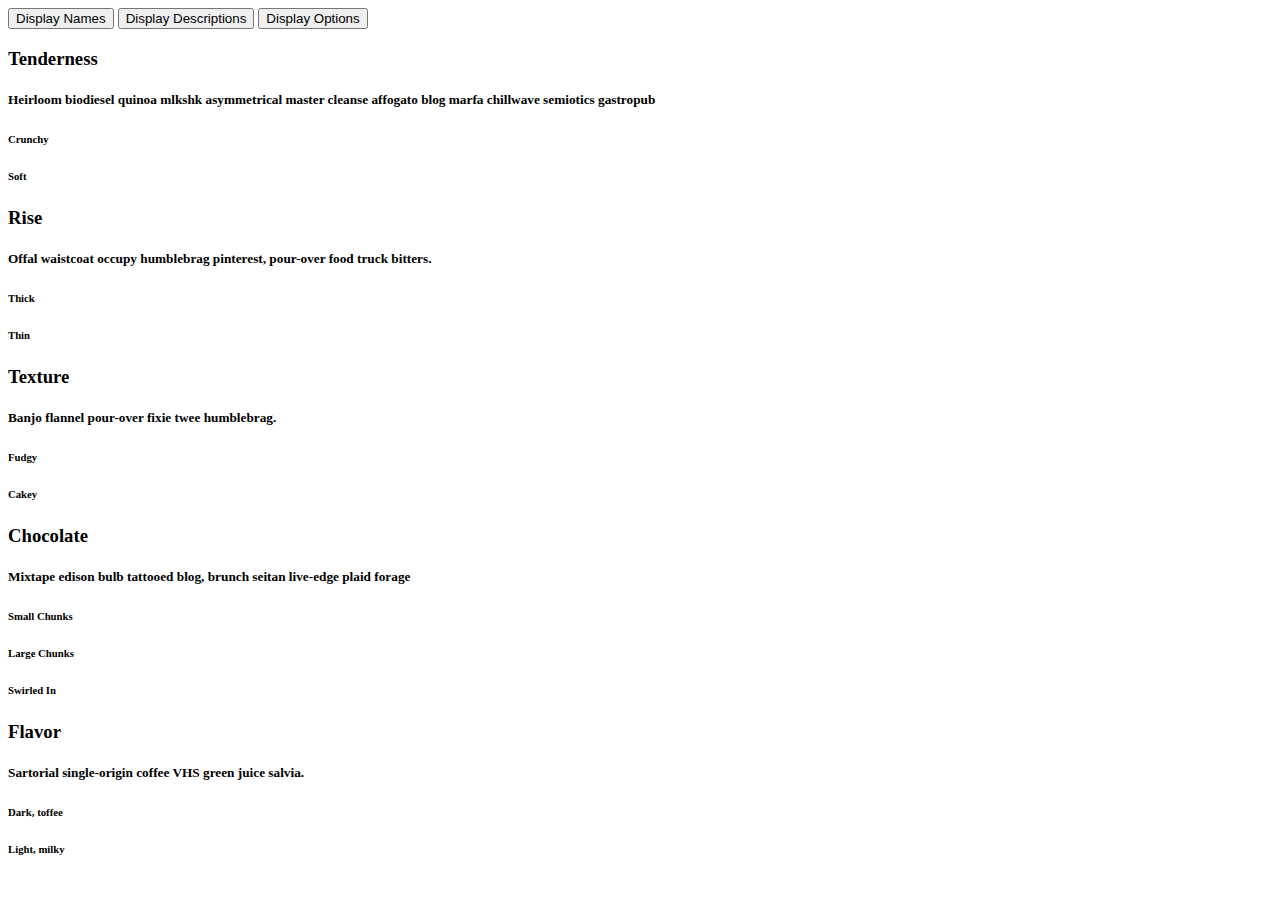
==== index.html @ 46cc9a53 "working version 2" ====
<!DOCTYPE html>
<html lang="en">

<head>
    <meta charset="UTF-8">
    <meta http-equiv="X-UA-Compatible" content="IE=edge">
    <meta name="viewport" content="width=device-width, initial-scale=1.0">
    <title>Document</title>
</head>

<body>

    <button id="names">Display Names</button>
    <button id="descriptions">Display Descriptions</button>
    <button id="options">Display Options</button>

    <main id="main">

    </main>


    <script src="app.js"></script>

</body>

</html>
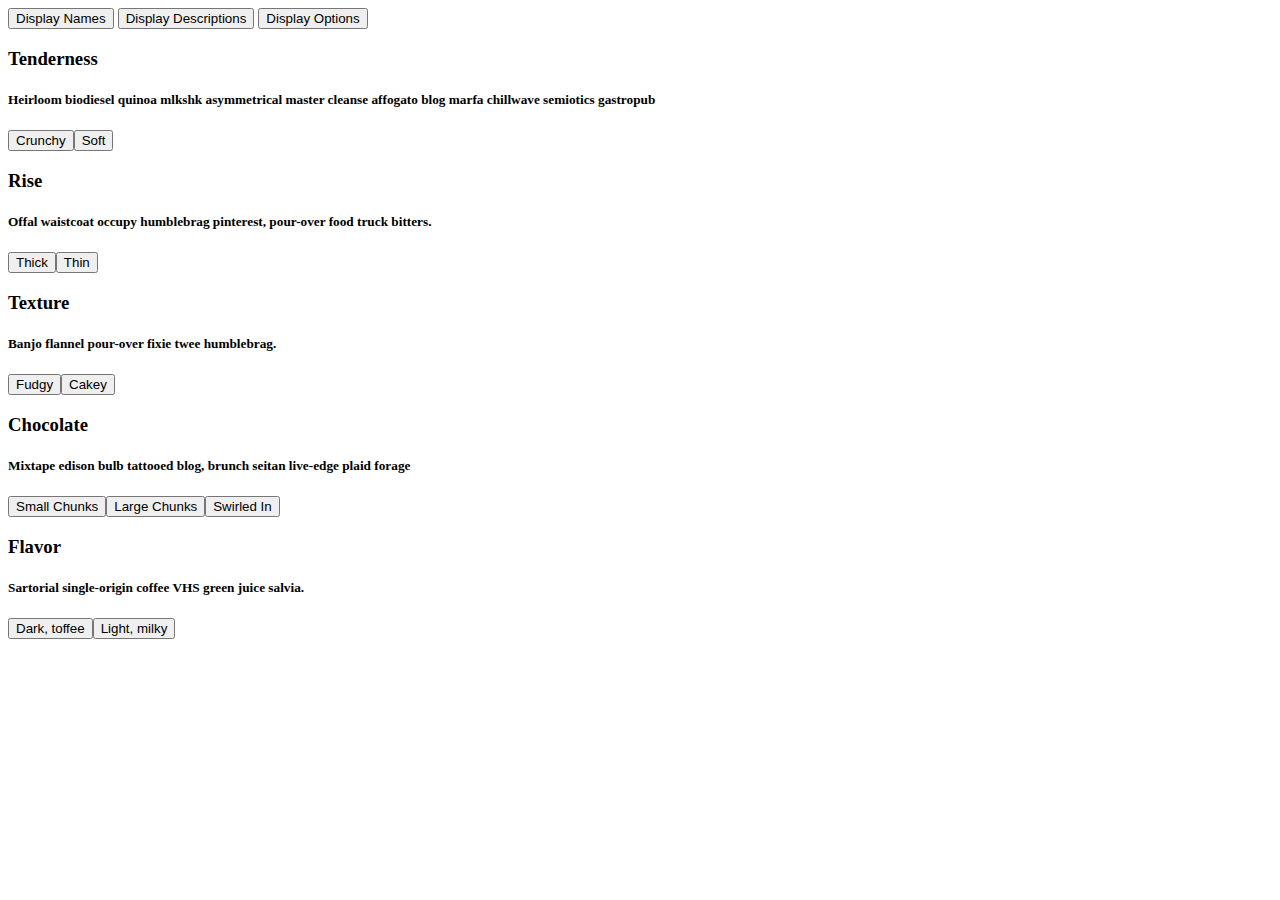
==== commit 2a2e11af: "finishing the button on version 3 and starting version 4" ====
--- a/index.html
+++ b/index.html
@@ -10,9 +10,9 @@
 
 <body>
 
-    <button id="names">Display Names</button>
-    <button id="descriptions">Display Descriptions</button>
-    <button id="options">Display Options</button>
+    <button id="names-button">Display Names</button>
+    <button id="descriptions-button">Display Descriptions</button>
+    <button id="options-button">Display Options</button>
 
     <main id="main">
 
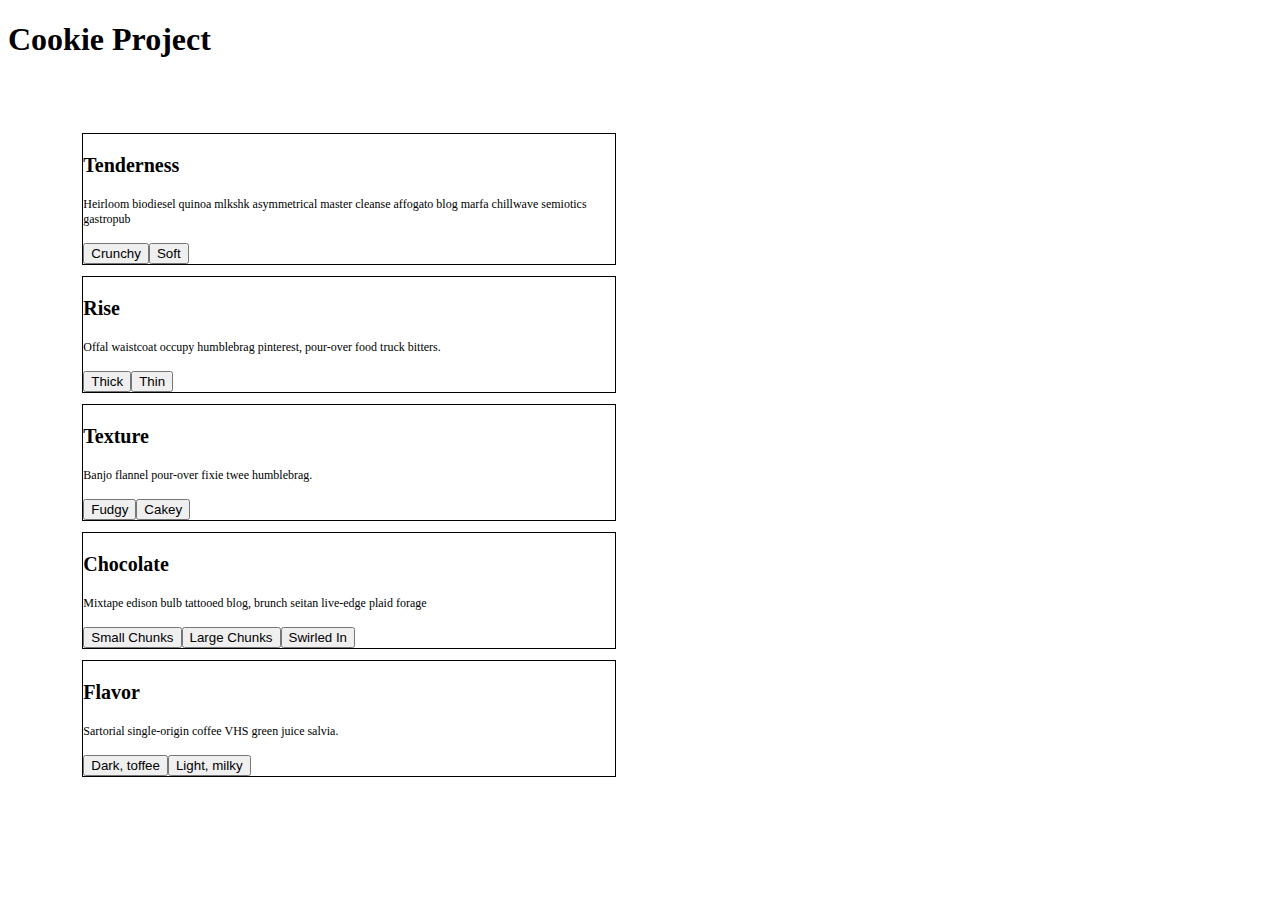
==== commit db98a9da: "start of styles.css" ====
--- a/index.html
+++ b/index.html
@@ -6,20 +6,29 @@
     <meta http-equiv="X-UA-Compatible" content="IE=edge">
     <meta name="viewport" content="width=device-width, initial-scale=1.0">
     <title>Document</title>
+    <link rel="stylesheet" href="styles.css">
+    <link rel="preconnect" href="https://fonts.googleapis.com">
+    <link rel="preconnect" href="https://fonts.gstatic.com" crossorigin>
+    <link href="https://cdn.jsdelivr.net/npm/bootstrap@5.2.0-beta1/dist/css/bootstrap.min.css" rel="stylesheet" integrity="sha384-0evHe/X+R7YkIZDRvuzKMRqM+OrBnVFBL6DOitfPri4tjfHxaWutUpFmBp4vmVor" crossorigin="anonymous">
+    <!-- <link href="https://fonts.googleapis.com/css2?family=Poppins:ital,wght@0,300;0,400;0,500;0,600;0,700;1,300;1,400;1,500;1,600;1,700&display=swap" rel="stylesheet"> -->
 </head>
 
 <body>
 
-    <button id="names-button">Display Names</button>
-    <button id="descriptions-button">Display Descriptions</button>
-    <button id="options-button">Display Options</button>
+    <h1>Cookie Project</h1>
 
-    <main id="main">
+    <div id="main" class="container">
+        <div class="row" id="selectionRow">
 
-    </main>
+        </div>
+    </div>
+
+
 
 
     <script src="app.js"></script>
+    <script src="https://cdn.jsdelivr.net/npm/bootstrap@5.2.0-beta1/dist/js/bootstrap.bundle.min.js" integrity="sha384-pprn3073KE6tl6bjs2QrFaJGz5/SUsLqktiwsUTF55Jfv3qYSDhgCecCxMW52nD2" crossorigin="anonymous"></script>
+
 
 </body>
 
--- a/styles.css
+++ b/styles.css
@@ -0,0 +1,27 @@
+body {
+    /* font-family: 'Poppins', sans-serif; */
+    font-size: 1rem;
+}
+
+#main {
+    display: flex;
+    flex-direction: row;
+    margin: 5%;
+}
+
+.category {
+    border: 1px solid black;
+    margin: 2%;
+    /* display: flex; */
+}
+
+.category-name {
+    font-weight: 700;
+    font-size: 1.25rem;
+    width: 100%;
+}
+
+.category-description {
+    font-size: .75rem;
+    font-weight: 500;
+}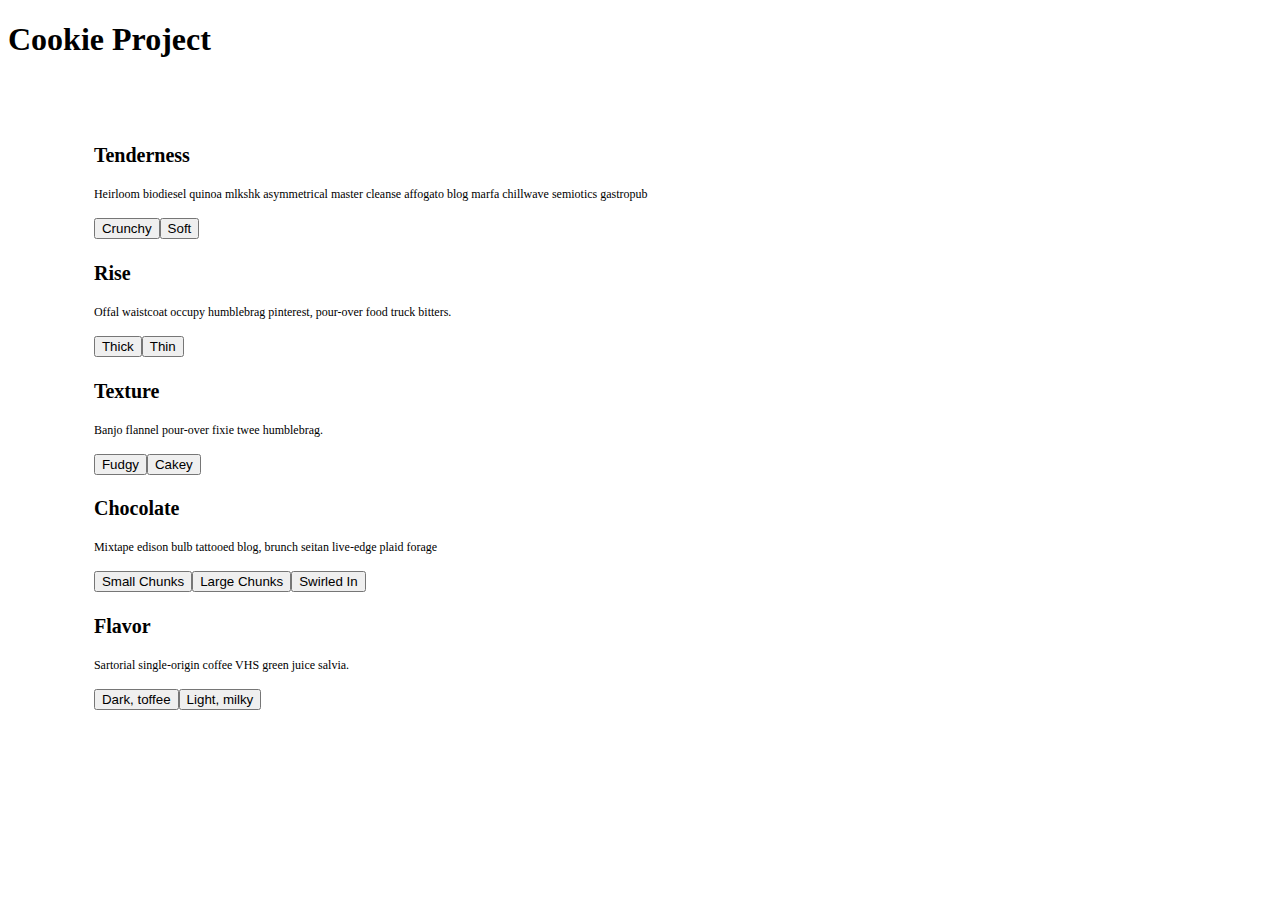
==== commit 07129cfc: "toggle and showing information function working" ====
--- a/index.html
+++ b/index.html
@@ -15,13 +15,27 @@
 
 <body>
 
-    <h1>Cookie Project</h1>
+    <div>
 
-    <div id="main" class="container">
-        <div class="row" id="selectionRow">
+        <h1>Cookie Project</h1>
+
+        <div id="main" class="container">
+            <div class="row" id="selectionRow">
+            </div>
+
+
+            <div class="row" id="showSelection">
+
+            </div>
 
         </div>
+
     </div>
+
+
+
+
+
 
 
 
--- a/styles.css
+++ b/styles.css
@@ -5,12 +5,12 @@
 
 #main {
     display: flex;
-    flex-direction: row;
+    flex-direction: column;
     margin: 5%;
 }
 
 .category {
-    border: 1px solid black;
+    /* border: 1px solid black; */
     margin: 2%;
     /* display: flex; */
 }
@@ -24,4 +24,8 @@
 .category-description {
     font-size: .75rem;
     font-weight: 500;
+}
+
+.active-button {
+    background-color: aqua;
 }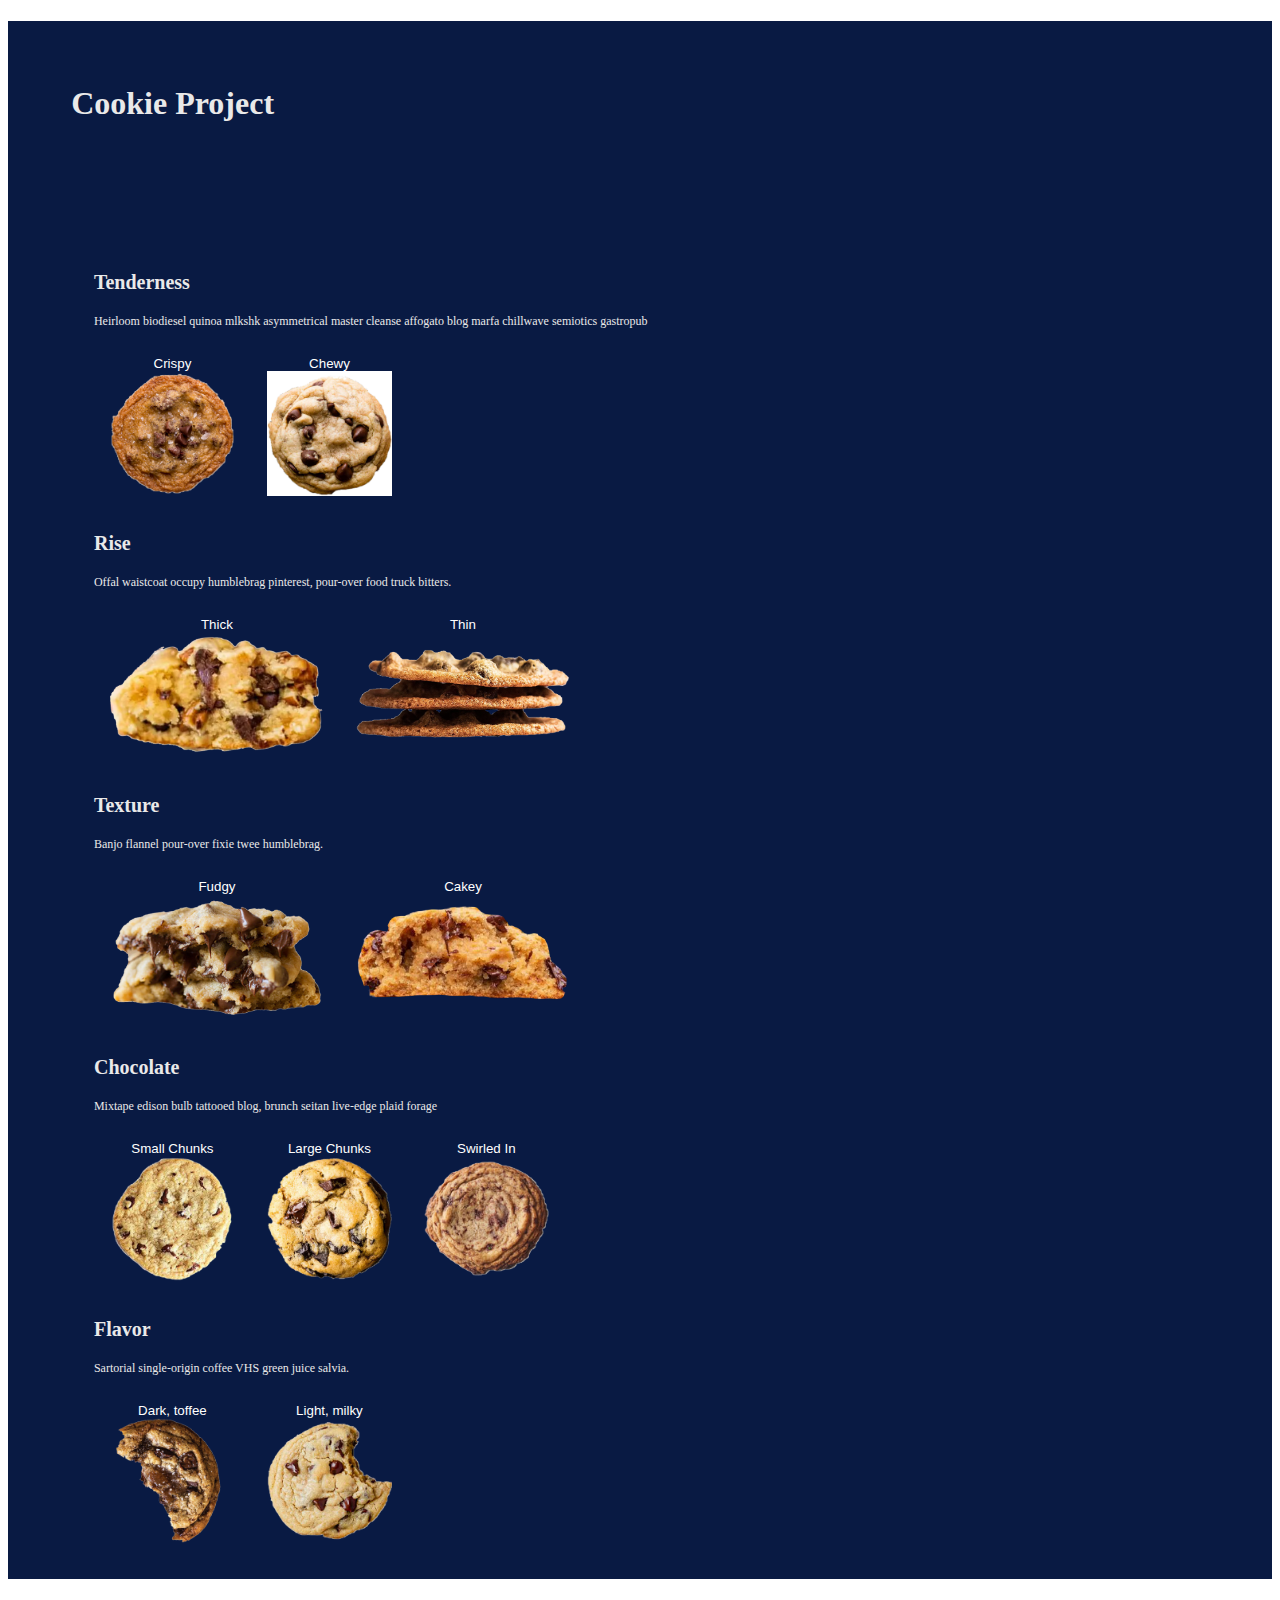
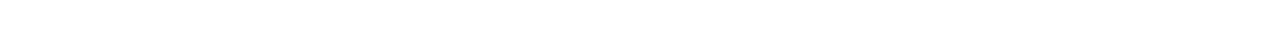
==== commit a8837aed: "fixing gitignore" ====
--- a/index.html
+++ b/index.html
@@ -15,11 +15,13 @@
 
 <body>
 
-    <div>
+    <div class="top">
 
         <h1>Cookie Project</h1>
 
+
         <div id="main" class="container">
+
             <div class="row" id="selectionRow">
             </div>
 
--- a/styles.css
+++ b/styles.css
@@ -1,6 +1,15 @@
 body {
     /* font-family: 'Poppins', sans-serif; */
     font-size: 1rem;
+}
+
+.top {
+    background-color: rgb(9, 26, 67);
+    color: #e9e9e9;
+}
+
+h1 {
+    padding: 5%;
 }
 
 #main {
@@ -26,6 +35,13 @@
     font-weight: 500;
 }
 
+.category-button {
+    background-color: rgb(9, 26, 67);
+    color: white;
+    border: none;
+    margin: 10px;
+}
+
 .active-button {
     background-color: aqua;
 }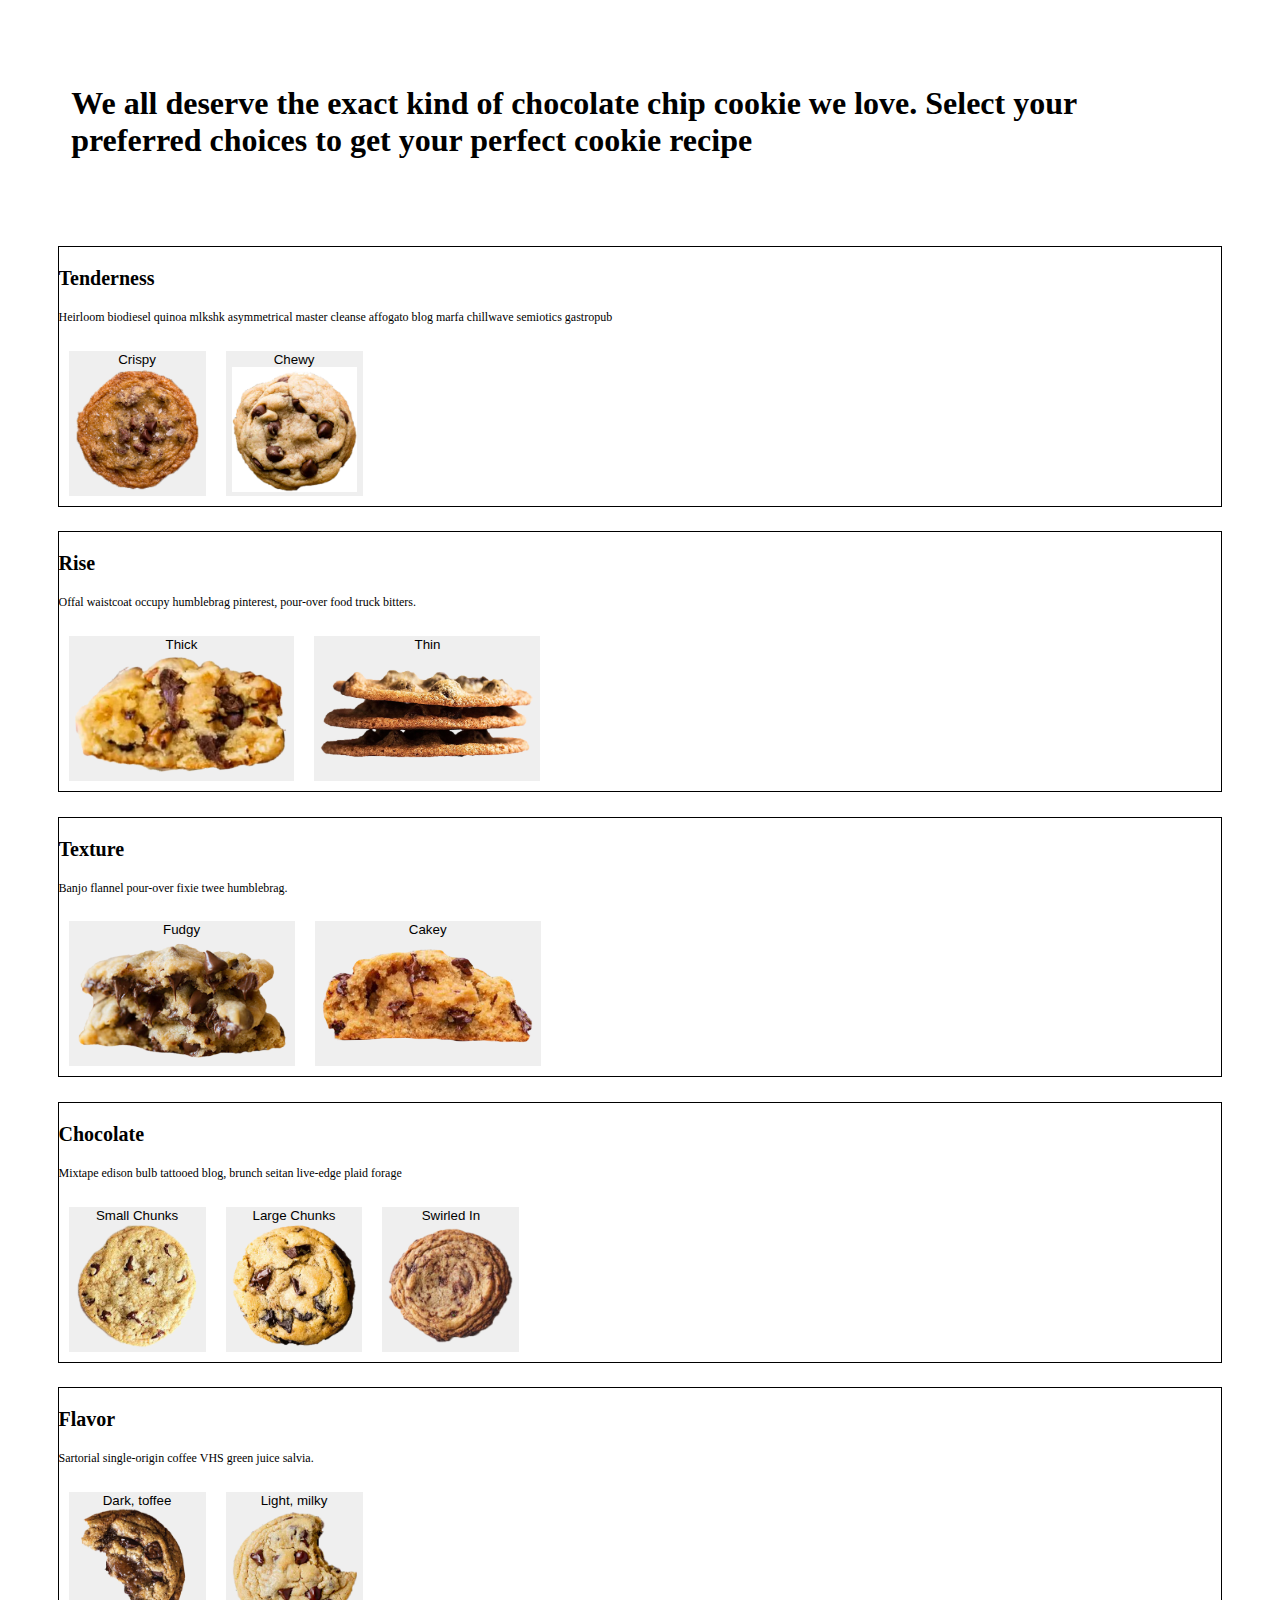
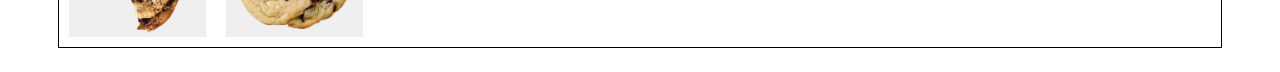
==== commit 3d6f72ba: "added in example quiz project" ====
--- a/index.html
+++ b/index.html
@@ -17,12 +17,16 @@
 
     <div class="top">
 
-        <h1>Cookie Project</h1>
+        <h1>We all deserve the exact kind of chocolate chip cookie we love. Select your preferred choices to get your perfect cookie recipe</h1>
 
 
-        <div id="main" class="container">
+        <div class="container-fluid">
+            <div id="main">
 
-            <div class="row" id="selectionRow">
+                <div class="row" id="selectionRow">
+
+
+                </div>
             </div>
 
 
--- a/styles.css
+++ b/styles.css
@@ -1,25 +1,20 @@
 body {
     /* font-family: 'Poppins', sans-serif; */
     font-size: 1rem;
-}
-
-.top {
-    background-color: rgb(9, 26, 67);
-    color: #e9e9e9;
 }
 
 h1 {
     padding: 5%;
 }
 
+
 #main {
-    display: flex;
-    flex-direction: column;
-    margin: 5%;
+    margin: 0 2% 0 2%;
 }
 
+
 .category {
-    /* border: 1px solid black; */
+    border: 1px solid black;
     margin: 2%;
     /* display: flex; */
 }
@@ -36,8 +31,6 @@
 }
 
 .category-button {
-    background-color: rgb(9, 26, 67);
-    color: white;
     border: none;
     margin: 10px;
 }
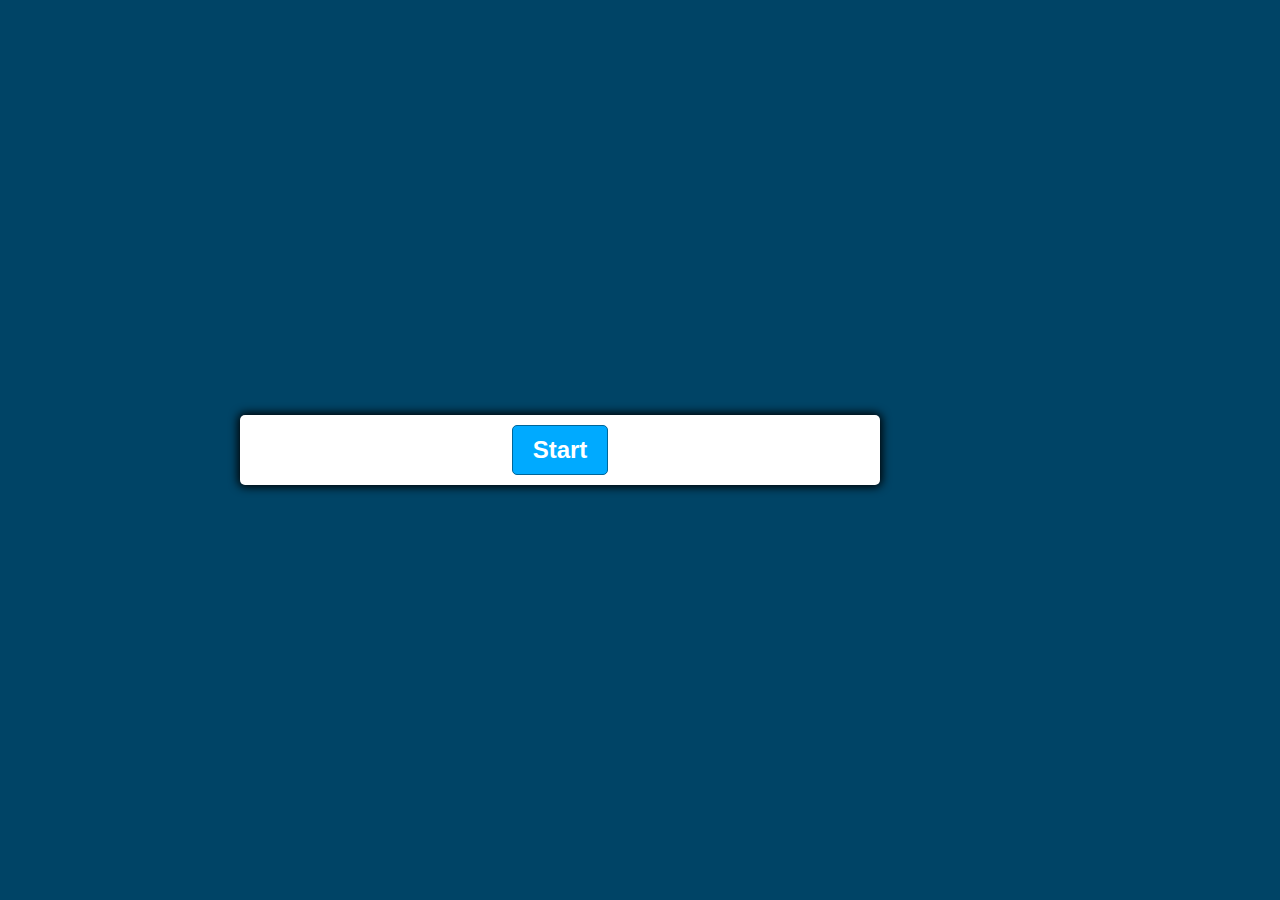
==== commit 7612b1fa: "cookies as quiz" ====
--- a/index.html
+++ b/index.html
@@ -9,31 +9,35 @@
     <link rel="stylesheet" href="styles.css">
     <link rel="preconnect" href="https://fonts.googleapis.com">
     <link rel="preconnect" href="https://fonts.gstatic.com" crossorigin>
-    <link href="https://cdn.jsdelivr.net/npm/bootstrap@5.2.0-beta1/dist/css/bootstrap.min.css" rel="stylesheet" integrity="sha384-0evHe/X+R7YkIZDRvuzKMRqM+OrBnVFBL6DOitfPri4tjfHxaWutUpFmBp4vmVor" crossorigin="anonymous">
-    <!-- <link href="https://fonts.googleapis.com/css2?family=Poppins:ital,wght@0,300;0,400;0,500;0,600;0,700;1,300;1,400;1,500;1,600;1,700&display=swap" rel="stylesheet"> -->
+    <!-- <link href="https://cdn.jsdelivr.net/npm/bootstrap@5.2.0-beta1/dist/css/bootstrap.min.css" rel="stylesheet" integrity="sha384-0evHe/X+R7YkIZDRvuzKMRqM+OrBnVFBL6DOitfPri4tjfHxaWutUpFmBp4vmVor" crossorigin="anonymous"> -->
+    <link href="https://fonts.googleapis.com/css2?family=Poppins:ital,wght@0,300;0,400;0,500;0,600;0,700;1,300;1,400;1,500;1,600;1,700&display=swap" rel="stylesheet">
 </head>
 
 <body>
 
-    <div class="top">
-
-        <h1>We all deserve the exact kind of chocolate chip cookie we love. Select your preferred choices to get your perfect cookie recipe</h1>
+    <div class="quiz">
+        <!-- 
+        <h1>We all deserve the exact kind of chocolate chip cookie we love. Select your preferred choices to get your perfect cookie recipe</h1> -->
 
 
         <div class="container-fluid">
-            <div id="main">
 
-                <div class="row" id="selectionRow">
-
-
+            <div id="question-container" class="hide">
+                <div id="question">Question</div>
+                <div id="answer-buttons" class="btn-grid">
+                    <button class="btn">Answer 1</button>
+                    <button class="btn">Answer 2</button>
+                    <button class="btn">Answer 3</button>
+                    <button class="btn">Answer 4</button>
+                    <button class="btn">Answer 5</button>
                 </div>
-            </div>
-
-
-            <div class="row" id="showSelection">
 
             </div>
+            <div class="controls">
+                <button id="start-btn" class="start-btn btn">Start</button>
+                <button id="next-btn" class="next-btn btn hide">Next</button>
 
+            </div>
         </div>
 
     </div>
--- a/styles.css
+++ b/styles.css
@@ -1,5 +1,4 @@
-body {
-    /* font-family: 'Poppins', sans-serif; */
+/* body {
     font-size: 1rem;
 }
 
@@ -16,7 +15,6 @@
 .category {
     border: 1px solid black;
     margin: 2%;
-    /* display: flex; */
 }
 
 .category-name {
@@ -37,4 +35,97 @@
 
 .active-button {
     background-color: aqua;
+} */
+
+*,
+*::before,
+*::after {
+    box-sizing: border-box;
+}
+
+:root {
+    --hue-neutral: 200;
+    --hue-wrong: 0;
+    --hue-correct: 145;
+}
+
+body {
+    --hue: var(--hue-neutral);
+    padding: 0;
+    margin: 0;
+    display: flex;
+    width: 100vw;
+    height: 100vh;
+    justify-content: center;
+    align-items: center;
+    background-color: hsl(var(--hue), 100%, 20%);
+}
+
+body.correct {
+    --hue: var(--hue-correct);
+}
+
+body.wrong {
+    --hue: var(--hue-wrong);
+}
+
+.container-fluid {
+    width: 800px;
+    max-width: 80%;
+    background-color: white;
+    border-radius: 5px;
+    padding: 10px;
+    box-shadow: 0 0 10px 2px
+}
+
+.btn-grid {
+    display: grid;
+    grid-template-columns: repeat(2, auto);
+    gap: 10px;
+    margin: 20px 0;
+}
+
+.btn {
+    --hue: var(--hue-neutral);
+    border: 1px solid hsl(var(--hue), 100%, 30%);
+    background-color: hsl(var(--hue), 100%, 50%);
+    color: white;
+    border-radius: 5px;
+    padding: 5px 10px;
+    outline: none;
+}
+
+.btn:hover {
+    border-color: black;
+}
+
+.btn.correct {
+    --hue: var(--hue-correct);
+    color: black;
+}
+
+.btn.wrong {
+    --hue: var(--hue-wrong);
+}
+
+.start-btn,
+.next-btn {
+    font-size: 1.5rem;
+    font-weight: bold;
+    padding: 10px 20px;
+}
+
+.controls {
+    display: flex;
+    justify-content: center;
+    align-items: center;
+}
+
+.btn-area img {
+    width: 100px;
+    height: 100px;
+}
+
+.hide {
+    display: none;
 }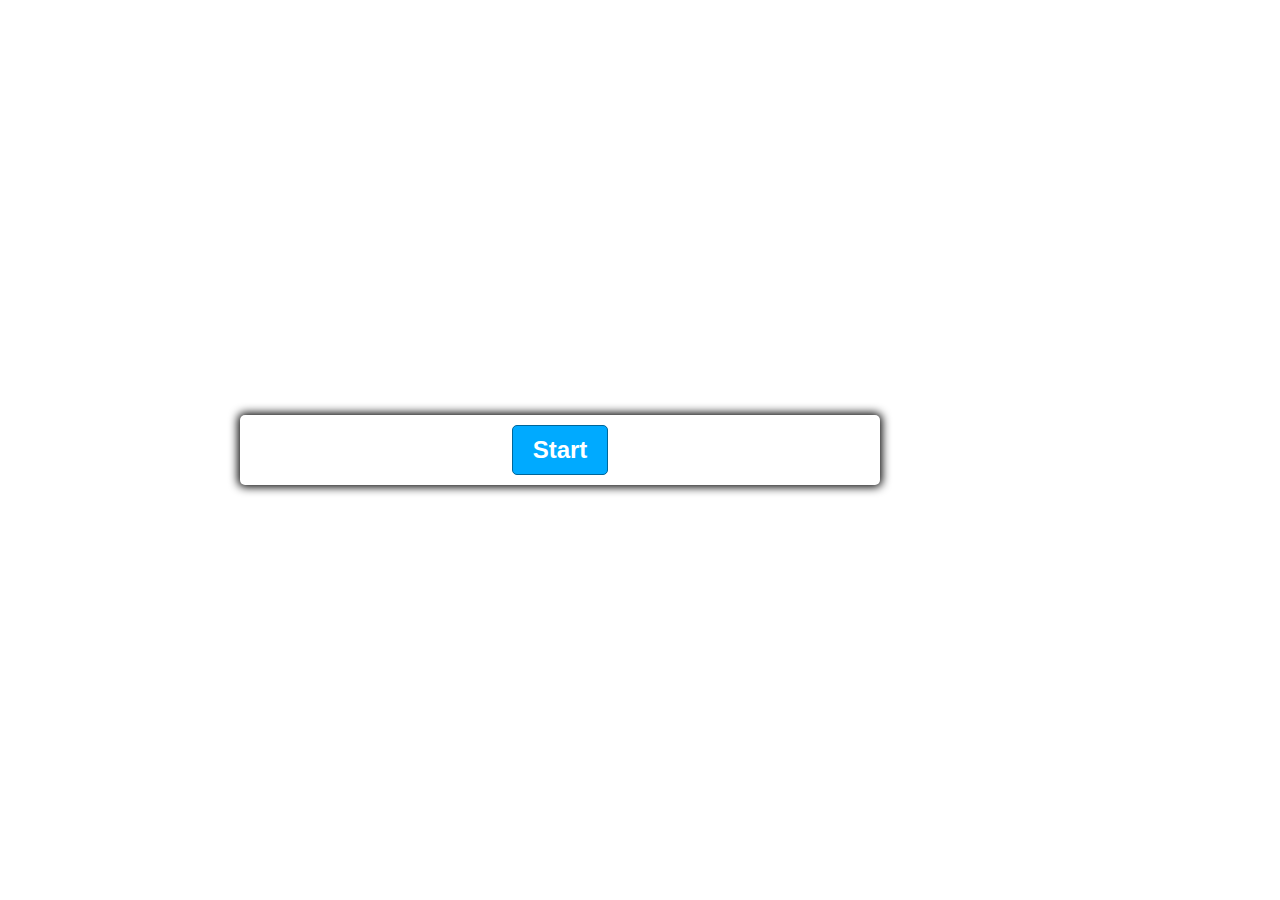
==== commit d6e6fa3e: "show results with leading to a next page function works" ====
--- a/index.html
+++ b/index.html
@@ -36,6 +36,7 @@
             <div class="controls">
                 <button id="start-btn" class="start-btn btn">Start</button>
                 <button id="next-btn" class="next-btn btn hide">Next</button>
+                <button id="submit-btn" class="submit-btn btn hide">Get my recipe!</button>
 
             </div>
         </div>
--- a/styles.css
+++ b/styles.css
@@ -50,7 +50,7 @@
 }
 
 body {
-    --hue: var(--hue-neutral);
+    /* --hue: var(--hue-neutral); */
     padding: 0;
     margin: 0;
     display: flex;
